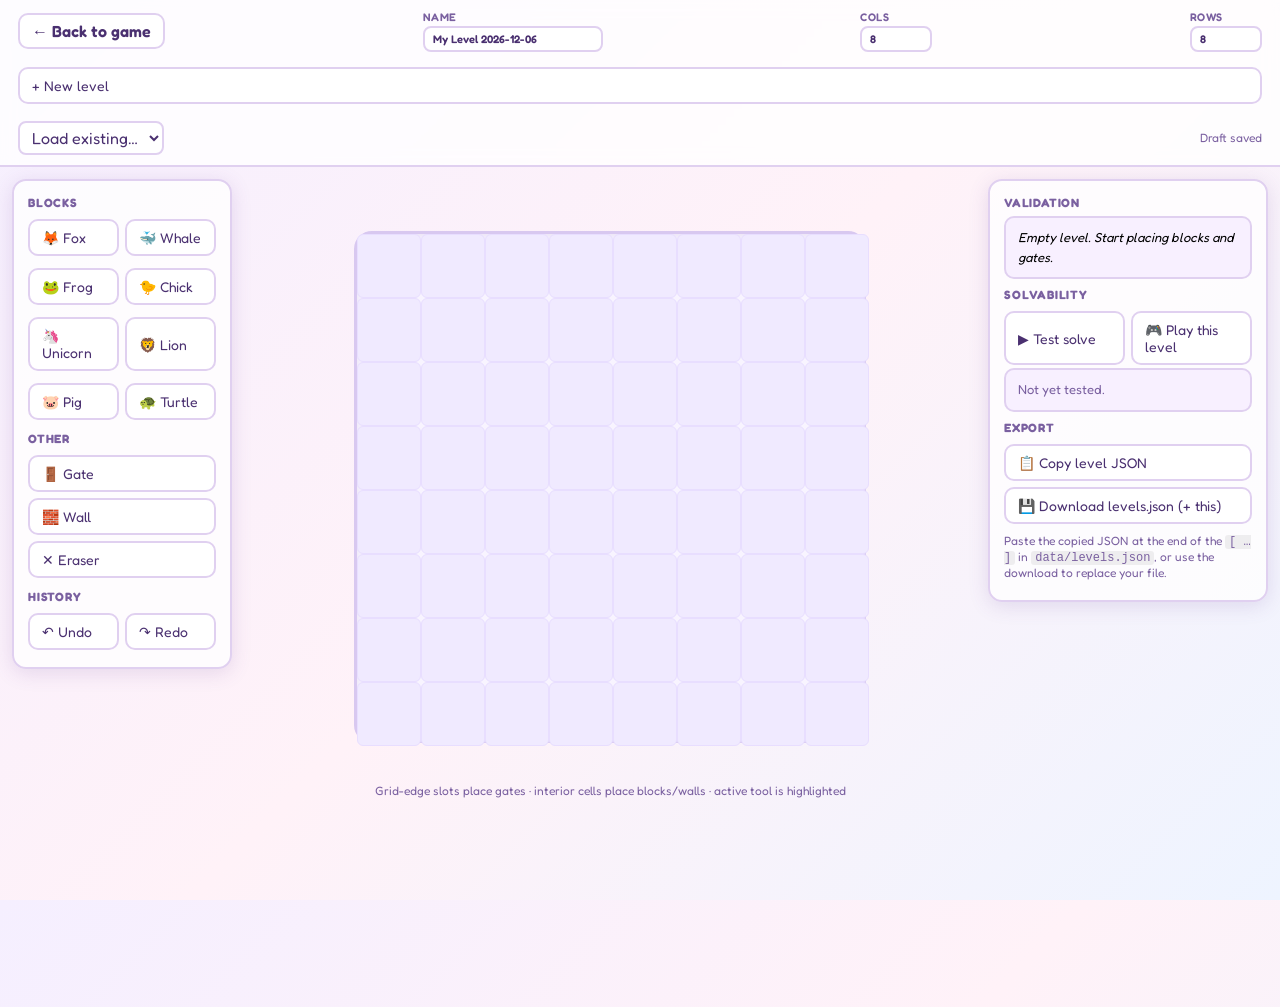
==== editor.html @ 3a0f7376 "Fix gate overlaps on 5 levels + add validator and level editor" ====
<!DOCTYPE html>
<html lang="en">
<head>
<meta charset="UTF-8">
<meta name="viewport" content="width=1100">
<title>Animal Escape — Level Editor</title>
<link rel="preconnect" href="https://fonts.googleapis.com">
<link rel="stylesheet" href="css/style.css">
<link rel="stylesheet" href="css/editor.css">
</head>
<body class="editor">

<header id="topBar">
  <a id="backLink" href="index.html">← Back to game</a>
  <label class="field">Name
    <input id="levelLabel" type="text" value="My Level" maxlength="28">
  </label>
  <label class="field">Cols
    <input id="cols" type="number" min="4" max="12" value="8">
  </label>
  <label class="field">Rows
    <input id="rows" type="number" min="4" max="12" value="8">
  </label>
  <button id="newLevel" class="primary">+ New level</button>
  <select id="loadLevel">
    <option value="">Load existing…</option>
  </select>
  <span id="autosaveIndicator" class="muted">Draft saved</span>
</header>

<div id="workbench">

  <!-- Left: tools -->
  <aside id="leftPanel">
    <h3>Blocks</h3>
    <div id="colorPalette" class="toolGroup"></div>
    <div id="blockOptions" class="toolOptions" hidden>
      <label>Direction
        <select id="blockDir">
          <option value="free">Free (any)</option>
          <option value="h">Horizontal only</option>
          <option value="v">Vertical only</option>
        </select>
      </label>
      <p class="hint">Click cells to build the block. Same-color cells merge. Click an existing cell to remove it.</p>
      <button id="finishBlock" class="primary">✓ Finish block</button>
      <button id="cancelBlock">Cancel</button>
    </div>

    <h3>Other</h3>
    <button class="tool" data-tool="gate">🚪 Gate</button>
    <div id="gateOptions" class="toolOptions" hidden>
      <label>Color
        <select id="gateColor"></select>
      </label>
      <label>Size
        <select id="gateSize">
          <option value="1">1 cell</option>
          <option value="2">2 cells</option>
          <option value="3">3 cells</option>
        </select>
      </label>
      <p class="hint">Click on an outside-edge slot to place.</p>
    </div>

    <button class="tool" data-tool="wall">🧱 Wall</button>
    <button class="tool" data-tool="eraser">✕ Eraser</button>

    <h3>History</h3>
    <div class="row">
      <button id="undoBtn" title="Cmd/Ctrl + Z">↶ Undo</button>
      <button id="redoBtn" title="Cmd/Ctrl + Shift + Z">↷ Redo</button>
    </div>
  </aside>

  <!-- Center: board -->
  <main id="editorStage">
    <div id="editorWrap">
      <div id="editorBoard"></div>
    </div>
    <p class="legend muted">Grid-edge slots place gates · interior cells place blocks/walls · active tool is highlighted</p>
  </main>

  <!-- Right: validation / actions -->
  <aside id="rightPanel">
    <h3>Validation</h3>
    <div id="validation" class="panel">Loading…</div>

    <h3>Solvability</h3>
    <div class="row">
      <button id="checkSolvable">▶ Test solve</button>
      <button id="testPlay">🎮 Play this level</button>
    </div>
    <div id="solveResult" class="panel muted">Not yet tested.</div>

    <h3>Export</h3>
    <button id="copyJson" class="primary full">📋 Copy level JSON</button>
    <button id="downloadAll" class="full">💾 Download levels.json (+ this)</button>
    <p class="hint">Paste the copied JSON at the end of the <code>[ … ]</code> in <code>data/levels.json</code>, or use the download to replace your file.</p>
  </aside>

</div>

<!-- Toast notifications -->
<div id="editorToast"></div>

<script type="module" src="js/editor/main.js"></script>
</body>
</html>
---- css/style.css ----
@import url('https://fonts.googleapis.com/css2?family=Fredoka:wght@400;500;600;700&display=swap');

* { box-sizing: border-box; margin: 0; padding: 0; touch-action: manipulation; }

:root {
  --bg1: #f0e6ff;
  --bg2: #ffe6f0;
  --bg3: #e6f0ff;
  --panel: #ffffffcc;
  --panel-border: #e0d0f0;
  --text: #4a3070;
  --text-light: #7a60a0;
  --accent: #ff6b9d;
  --accent2: #ffd93d;
  --accent3: #6bcb77;
  --shadow: 0 4px 20px rgba(100, 60, 150, 0.15);
}

body {
  background: linear-gradient(135deg, var(--bg1) 0%, var(--bg2) 50%, var(--bg3) 100%);
  font-family: 'Fredoka', -apple-system, BlinkMacSystemFont, sans-serif;
  height: 100dvh;
  display: flex;
  flex-direction: column;
  align-items: center;
  justify-content: center;
  overflow: hidden;
  user-select: none;
  -webkit-user-select: none;
  -webkit-tap-highlight-color: transparent;
  position: relative;
}

/* ── Background bubbles ───────────────────────────────────────── */
.bubble {
  position: fixed;
  border-radius: 50%;
  opacity: 0.25;
  pointer-events: none;
  z-index: 0;
  animation: floatBubble linear infinite;
}
@keyframes floatBubble {
  0%   { transform: translateY(100vh) scale(0.5) rotate(0deg); }
  100% { transform: translateY(-20vh) scale(1.2) rotate(360deg); }
}

/* ── Top bar ─────────────────────────────────────────────────── */
#topBar {
  display: flex;
  align-items: center;
  justify-content: space-between;
  width: 100%;
  max-width: 520px;
  padding: 6px 14px;
  z-index: 10;
  position: relative;
}
#ll { font-size: 22px; font-weight: 700; color: var(--text); text-shadow: 0 1px 0 #fff; letter-spacing: 0.5px; }
#starBar { display: flex; gap: 3px; font-size: 20px; }
#moveCount { font-size: 15px; color: var(--text-light); font-weight: 500; }

#soundBtn {
  background: var(--panel);
  border: 2px solid var(--panel-border);
  border-radius: 50%;
  width: 42px;
  height: 42px;
  font-size: 20px;
  cursor: pointer;
  display: flex;
  align-items: center;
  justify-content: center;
  box-shadow: var(--shadow);
  transition: transform 0.15s;
}
#soundBtn:active { transform: scale(0.9); }

/* ── Game container ──────────────────────────────────────────── */
#gc {
  position: relative;
  display: flex;
  flex-direction: column;
  align-items: center;
  gap: 10px;
  padding: 8px;
  width: 100%;
  max-width: 520px;
  z-index: 10;
}
#bw { position: relative; overflow: visible; filter: drop-shadow(0 6px 24px rgba(100, 50, 150, 0.2)); }
#board {
  display: grid;
  background: #f8f4ff;
  border-radius: 18px;
  border: 3px solid #d8c8f0;
  position: relative;
  box-shadow: inset 0 2px 8px rgba(100, 60, 150, 0.1);
}
.cell {
  background: #f0eaff;
  border: 1px solid #e8deff;
  border-radius: 6px;
  transition: background 0.2s;
}

/* ── Blocks ─────────────────────────────────────────────────── */
.bg {
  position: absolute;
  pointer-events: all;
  cursor: grab;
  z-index: 10;
  transition: filter 0.15s;
  will-change: transform;
  animation: idleBob 3.2s ease-in-out infinite;
}
.bg:hover { filter: brightness(1.08); }
.bg.sel {
  z-index: 20;
  cursor: grabbing;
  animation: idleBob 3.2s ease-in-out infinite, selectPulse 1.2s ease-in-out infinite;
}
.bg.drag {
  z-index: 30;
  cursor: grabbing;
  animation: none;
  filter: brightness(1.1) drop-shadow(0 6px 14px rgba(100, 50, 150, 0.35));
}
.bg.exiting {
  z-index: 40;
  pointer-events: none;
  animation: none;
  transition: transform 0.42s cubic-bezier(0.4, 0.0, 0.6, 1), opacity 0.42s ease, filter 0.42s ease;
}

@keyframes idleBob {
  0%, 100% { transform: translateY(0) rotate(0deg); }
  50%      { transform: translateY(-1.5px) rotate(0.6deg); }
}
@keyframes selectPulse {
  0%, 100% { filter: brightness(1.05) drop-shadow(0 0 6px rgba(255, 255, 255, 0.5)); }
  50%      { filter: brightness(1.18) drop-shadow(0 0 14px rgba(255, 255, 255, 0.85)); }
}

.da { position: absolute; pointer-events: none; z-index: 11; }
.da svg { width: 100%; height: 100%; }

/* ── Gates ──────────────────────────────────────────────────── */
.gate {
  position: absolute;
  z-index: 5;
  display: flex;
  align-items: center;
  justify-content: center;
  font-size: 18px;
  opacity: 0.95;
  font-weight: 700;
  border-radius: 12px !important;
  animation: gateGlow 2s ease-in-out infinite alternate;
  overflow: hidden;
}
.gate::before {
  content: '';
  position: absolute;
  inset: 4px;
  border-radius: 8px;
  border: 2px dashed rgba(255, 255, 255, 0.55);
  pointer-events: none;
}
@keyframes gateGlow {
  0%   { filter: brightness(1) saturate(1); }
  100% { filter: brightness(1.18) saturate(1.1); }
}

/* ── Controls ───────────────────────────────────────────────── */
#ctrl { display: flex; gap: 14px; align-items: center; z-index: 10; }
.btn {
  background: var(--panel);
  border: 2.5px solid var(--panel-border);
  color: var(--text);
  font-size: 26px;
  width: 58px;
  height: 58px;
  border-radius: 18px;
  cursor: pointer;
  display: flex;
  align-items: center;
  justify-content: center;
  box-shadow: var(--shadow);
  transition: transform 0.12s, box-shadow 0.12s;
  font-family: inherit;
}
.btn:active { transform: scale(0.9); box-shadow: 0 2px 8px rgba(100, 60, 150, 0.1); }
#hb { background: linear-gradient(135deg, #fff8e1, #fff3cd); border-color: #ffd93d; }

/* ── Hint finger ────────────────────────────────────────────── */
#hf {
  position: fixed;
  font-size: 50px;
  pointer-events: none;
  z-index: 200;
  display: none;
  filter: drop-shadow(0 3px 8px rgba(0, 0, 0, 0.3));
}
#hf::before {
  content: '';
  position: absolute;
  inset: -18px;
  background: radial-gradient(circle, rgba(255, 107, 157, 0.45), rgba(255, 107, 157, 0));
  border-radius: 50%;
  animation: hintHalo 1.1s ease-in-out infinite;
  z-index: -1;
}
@keyframes hintHalo {
  0%, 100% { transform: scale(0.7); opacity: 0.6; }
  50%      { transform: scale(1.2); opacity: 1; }
}

/* ── Win overlay ────────────────────────────────────────────── */
#ov {
  position: fixed;
  inset: 0;
  background: rgba(100, 50, 150, 0.4);
  backdrop-filter: blur(8px);
  -webkit-backdrop-filter: blur(8px);
  display: none;
  align-items: center;
  justify-content: center;
  z-index: 300;
  flex-direction: column;
}
#ov.show { display: flex; }
#ob {
  background: linear-gradient(135deg, #fff, #f8f0ff);
  border: 3px solid var(--accent);
  border-radius: 28px;
  padding: 32px 42px;
  text-align: center;
  display: flex;
  flex-direction: column;
  align-items: center;
  gap: 14px;
  box-shadow: 0 12px 40px rgba(255, 107, 157, 0.3);
  animation: winPop 0.5s cubic-bezier(0.34, 1.56, 0.64, 1);
}
@keyframes winPop {
  0% { transform: scale(0); opacity: 0; }
  100% { transform: scale(1); opacity: 1; }
}
#oe { font-size: 72px; animation: bounce 0.6s ease infinite alternate; }
@keyframes bounce {
  from { transform: translateY(0); }
  to   { transform: translateY(-14px); }
}
#ot { font-size: 30px; font-weight: 700; color: var(--text); }
#winStars { font-size: 36px; letter-spacing: 4px; }
#winMsg { font-size: 17px; color: var(--text-light); font-weight: 500; max-width: 240px; }
#obtn {
  background: linear-gradient(135deg, var(--accent), #ff4081);
  color: white;
  font-size: 19px;
  font-weight: 700;
  padding: 14px 36px;
  border: none;
  border-radius: 50px;
  cursor: pointer;
  box-shadow: 0 6px 18px rgba(255, 107, 157, 0.4);
  transition: transform 0.12s;
  font-family: inherit;
}
#obtn:active { transform: scale(0.95); }

/* ── Fireworks & particles ──────────────────────────────────── */
#fw {
  position: fixed;
  inset: 0;
  pointer-events: none;
  z-index: 250;
  overflow: hidden;
}
.sp {
  position: absolute;
  border-radius: 50%;
  animation: sf linear forwards;
}
@keyframes sf {
  0%   { opacity: 1; transform: translate(0, 0) scale(1); }
  100% { opacity: 0; transform: translate(var(--tx), var(--ty)) scale(0.2); }
}
.exitBurst {
  position: absolute;
  border-radius: 50%;
  pointer-events: none;
  animation: exitBurst 0.55s ease-out forwards;
}
@keyframes exitBurst {
  0%   { opacity: 1; transform: translate(0, 0) scale(1); }
  100% { opacity: 0; transform: translate(var(--bx), var(--by)) scale(0.3); }
}
.an {
  position: fixed;
  font-size: 80px;
  animation: ap 2.2s ease forwards;
  pointer-events: none;
  z-index: 260;
  filter: drop-shadow(0 4px 12px rgba(0, 0, 0, 0.2));
}
@keyframes ap {
  0%   { transform: scale(0) rotate(-20deg); opacity: 0; }
  30%  { transform: scale(1.2) rotate(5deg); opacity: 1; }
  60%  { transform: scale(1) rotate(0); opacity: 1; }
  100% { transform: scale(1.1) rotate(-5deg) translateY(-30px); opacity: 0; }
}

/* ── Toast ──────────────────────────────────────────────────── */
#toast {
  position: fixed;
  top: 18%;
  left: 50%;
  transform: translateX(-50%) translateY(-20px);
  background: linear-gradient(135deg, #fff, #fff8e1);
  border: 2px solid var(--accent2);
  border-radius: 20px;
  padding: 10px 22px;
  font-size: 18px;
  font-weight: 600;
  color: var(--text);
  box-shadow: 0 6px 20px rgba(255, 217, 61, 0.3);
  opacity: 0;
  pointer-events: none;
  z-index: 280;
  transition: opacity 0.3s, transform 0.3s;
  white-space: nowrap;
}
#toast.show {
  opacity: 1;
  transform: translateX(-50%) translateY(0);
}

/* ── Level select ───────────────────────────────────────────── */
#ls {
  position: fixed;
  inset: 0;
  background: rgba(100, 50, 150, 0.4);
  backdrop-filter: blur(8px);
  -webkit-backdrop-filter: blur(8px);
  display: none;
  align-items: flex-start;
  justify-content: center;
  z-index: 400;
  overflow-y: auto;
  padding: 20px 12px 30px;
}
#ls.show { display: flex; }
#lsb {
  width: 100%;
  max-width: 500px;
  background: linear-gradient(135deg, #fff, #f8f0ff);
  border-radius: 24px;
  padding: 24px;
  box-shadow: 0 12px 40px rgba(100, 50, 150, 0.2);
}
#lsh {
  display: flex;
  align-items: center;
  justify-content: space-between;
  margin-bottom: 16px;
}
#lsh h2 { color: var(--text); font-size: 22px; font-weight: 700; }
#lsx {
  background: var(--panel);
  border: 2px solid var(--panel-border);
  color: var(--text);
  font-size: 20px;
  width: 40px;
  height: 40px;
  border-radius: 50%;
  cursor: pointer;
  display: flex;
  align-items: center;
  justify-content: center;
  font-family: inherit;
}
#lgrid {
  display: grid;
  grid-template-columns: repeat(5, 1fr);
  gap: 10px;
}
.lv {
  aspect-ratio: 1;
  border-radius: 16px;
  display: flex;
  flex-direction: column;
  align-items: center;
  justify-content: center;
  cursor: pointer;
  font-weight: 700;
  font-size: 14px;
  transition: transform 0.12s;
  position: relative;
  border: 2.5px solid;
}
.lv:active { transform: scale(0.92); }
.lv.done { background: linear-gradient(135deg, #e8f5e9, #c8e6c9); border-color: var(--accent3); color: #2e7d32; }
.lv.open { background: linear-gradient(135deg, #fff, #f8f0ff); border-color: var(--accent); color: var(--text); }
.lv.lock { background: #f5f0ff; border-color: #e0d8f0; color: #c0b0d8; cursor: default; }
.lv.cur  { box-shadow: 0 0 0 3px var(--accent), 0 4px 12px rgba(255, 107, 157, 0.3) !important; }
.lv .ck     { position: absolute; top: 3px; right: 5px; font-size: 10px; }
.lv .lnum   { font-size: 16px; font-weight: 700; }
.lv .lstars { font-size: 9px; margin-top: 2px; }

/* ── Walls ──────────────────────────────────────────────────── */
.wall-cell {
  background:
    radial-gradient(circle at 30% 30%, #c8b8dc, transparent 40%),
    radial-gradient(circle at 70% 70%, #b8a0d0, transparent 45%),
    linear-gradient(135deg, #d8c8f0, #b8a0d0) !important;
  border-color: #a890c0 !important;
  position: relative;
  overflow: hidden;
  box-shadow:
    inset 0 1px 2px rgba(255, 255, 255, 0.4),
    inset 0 -1px 2px rgba(80, 50, 120, 0.25);
}
.wall-cell::before {
  content: '';
  position: absolute;
  inset: 0;
  background-image:
    linear-gradient(90deg, transparent 49%, rgba(100, 70, 140, 0.2) 49%, rgba(100, 70, 140, 0.2) 51%, transparent 51%),
    linear-gradient(0deg, transparent 49%, rgba(100, 70, 140, 0.18) 49%, rgba(100, 70, 140, 0.18) 51%, transparent 51%);
  background-size: 50% 50%;
  opacity: 0.4;
}

/* ── Tutorial ───────────────────────────────────────────────── */
#tutorial {
  position: fixed;
  inset: 0;
  background: rgba(100, 50, 150, 0.5);
  backdrop-filter: blur(10px);
  -webkit-backdrop-filter: blur(10px);
  display: none;
  align-items: center;
  justify-content: center;
  z-index: 500;
  flex-direction: column;
}
#tutorial.show { display: flex; }
#tutBox {
  background: linear-gradient(135deg, #fff, #f8f0ff);
  border-radius: 28px;
  padding: 30px;
  max-width: 360px;
  width: 90%;
  text-align: center;
  box-shadow: 0 12px 40px rgba(100, 50, 150, 0.25);
  animation: winPop 0.5s cubic-bezier(0.34, 1.56, 0.64, 1);
}
#tutBox h2 { font-size: 26px; color: var(--text); margin-bottom: 10px; }
#tutBox p { font-size: 16px; color: var(--text-light); line-height: 1.5; margin-bottom: 8px; }
.tutStep {
  display: flex;
  align-items: center;
  gap: 10px;
  padding: 8px 0;
  font-size: 15px;
  color: var(--text);
}
.tutStep .emoji { font-size: 28px; }
#tutBtn {
  background: linear-gradient(135deg, var(--accent3), #4caf50);
  color: white;
  font-size: 18px;
  font-weight: 700;
  padding: 13px 34px;
  border: none;
  border-radius: 50px;
  cursor: pointer;
  box-shadow: 0 6px 18px rgba(107, 203, 119, 0.4);
  margin-top: 14px;
  font-family: inherit;
  transition: transform 0.12s;
}
#tutBtn:active { transform: scale(0.95); }

/* Accessibility: respect reduced-motion preference */
@media (prefers-reduced-motion: reduce) {
  .bg, .bg.sel, .gate, #oe, #hf::before, .bubble {
    animation: none !important;
  }
}
---- css/editor.css ----
/* Editor layout — overrides/additions to style.css */
body.editor {
  display: block;
  height: 100dvh;
  overflow: hidden;
  background: linear-gradient(135deg, #f5efff 0%, #fff2f8 50%, #eef4ff 100%);
}

#topBar {
  display: flex;
  align-items: center;
  gap: 12px;
  padding: 10px 18px;
  background: #fffc;
  border-bottom: 2px solid var(--panel-border);
  backdrop-filter: blur(8px);
  max-width: none;
  flex-wrap: wrap;
}
#topBar a#backLink {
  color: var(--text);
  text-decoration: none;
  font-weight: 600;
  padding: 6px 12px;
  border-radius: 10px;
  background: #fff;
  border: 2px solid var(--panel-border);
}
#topBar a#backLink:hover { filter: brightness(1.05); }
#topBar .field {
  display: flex;
  flex-direction: column;
  font-size: 11px;
  color: var(--text-light);
  font-weight: 600;
  text-transform: uppercase;
  letter-spacing: 0.5px;
}
#topBar input, #topBar select {
  font: inherit;
  font-family: 'Fredoka', sans-serif;
  border: 2px solid var(--panel-border);
  border-radius: 8px;
  padding: 4px 8px;
  background: #fff;
  color: var(--text);
  margin-top: 2px;
}
#topBar #levelLabel { min-width: 180px; }
#topBar #cols, #topBar #rows { width: 72px; }
.muted { color: var(--text-light); font-size: 12px; }

#workbench {
  display: grid;
  grid-template-columns: 220px 1fr 280px;
  gap: 12px;
  padding: 12px;
  height: calc(100dvh - 60px);
  align-items: start;
}

#leftPanel, #rightPanel {
  background: #fffc;
  border: 2px solid var(--panel-border);
  border-radius: 14px;
  padding: 14px;
  overflow-y: auto;
  max-height: calc(100dvh - 90px);
  box-shadow: var(--shadow);
}
#leftPanel h3, #rightPanel h3 {
  font-size: 12px;
  color: var(--text-light);
  text-transform: uppercase;
  letter-spacing: 0.8px;
  margin: 8px 0 6px;
}
#leftPanel h3:first-child, #rightPanel h3:first-child { margin-top: 0; }

/* Buttons */
#workbench button, #topBar button {
  font: inherit;
  font-family: 'Fredoka', sans-serif;
  border: 2px solid var(--panel-border);
  background: #fff;
  color: var(--text);
  border-radius: 10px;
  padding: 8px 12px;
  cursor: pointer;
  transition: transform 0.12s, box-shadow 0.12s, filter 0.12s;
  font-size: 14px;
  margin: 3px 0;
  width: 100%;
  text-align: left;
}
#workbench button:hover, #topBar button:hover {
  filter: brightness(1.05);
}
#workbench button:active { transform: scale(0.97); }
button.primary {
  background: linear-gradient(135deg, var(--accent), #ff4081);
  color: #fff;
  border-color: #ff4081;
  font-weight: 700;
}
button.full { width: 100%; }
.row {
  display: flex;
  gap: 6px;
}
.row button { margin: 0; flex: 1; }

/* Tool palette */
.toolGroup {
  display: grid;
  grid-template-columns: 1fr 1fr;
  gap: 6px;
  margin-bottom: 8px;
}
.toolGroup button.colorTool {
  font-size: 14px;
  padding: 8px 6px;
  margin: 0;
  border-width: 3px;
}
.toolGroup button.colorTool.active,
.tool.active {
  border-color: var(--accent) !important;
  box-shadow: 0 0 0 2px var(--accent), 0 4px 12px rgba(255, 107, 157, 0.3);
  transform: scale(1.02);
}
button.colorTool[data-color="red"]    { background: #ff6b6b22; }
button.colorTool[data-color="blue"]   { background: #54a0ff22; }
button.colorTool[data-color="green"]  { background: #6bcb7722; }
button.colorTool[data-color="yellow"] { background: #ffd93d22; }
button.colorTool[data-color="purple"] { background: #a882dd22; }
button.colorTool[data-color="orange"] { background: #ff9f4322; }
button.colorTool[data-color="pink"]   { background: #ff6b9d22; }
button.colorTool[data-color="teal"]   { background: #48dbfb22; }

.tool {
  font-size: 14px;
  padding: 10px 12px;
  border-width: 2.5px;
  margin: 4px 0;
}

/* Tool option panels */
.toolOptions {
  background: #f8f0ff;
  border: 2px dashed var(--panel-border);
  border-radius: 10px;
  padding: 10px;
  margin: 4px 0;
  font-size: 13px;
}
.toolOptions label {
  display: block;
  margin-bottom: 6px;
  color: var(--text);
  font-weight: 600;
}
.toolOptions select {
  width: 100%;
  font: inherit;
  font-family: 'Fredoka', sans-serif;
  padding: 4px 8px;
  border: 2px solid var(--panel-border);
  border-radius: 6px;
  background: #fff;
  margin-top: 2px;
}
.toolOptions p.hint {
  color: var(--text-light);
  font-size: 12px;
  margin: 8px 0;
  line-height: 1.4;
}

/* Board stage */
#editorStage {
  display: flex;
  flex-direction: column;
  align-items: center;
  justify-content: flex-start;
  padding-top: 20px;
}
#editorWrap {
  position: relative;
  padding: 32px;
  /* generous padding so edge gate slots are visible */
}
#editorBoard {
  display: grid;
  background: #f8f4ff;
  border-radius: 18px;
  border: 3px solid #d8c8f0;
  position: relative;
  box-shadow: inset 0 2px 8px rgba(100, 60, 150, 0.1);
}
#editorBoard .cell {
  background: #f0eaff;
  border: 1px solid #e8deff;
  border-radius: 6px;
  cursor: pointer;
  transition: background 0.1s;
  position: relative;
}
#editorBoard .cell:hover {
  background: #e8dfff;
}
#editorBoard .cell.wall-cell {
  cursor: pointer;
}
#editorBoard .cell.pending {
  outline: 3px dashed var(--accent);
  outline-offset: -3px;
  background: #ffe0ee;
}
#editorBoard .edgeSlot {
  position: absolute;
  background: repeating-linear-gradient(45deg, #e8dff5, #e8dff5 4px, #d8c8f0 4px, #d8c8f0 8px);
  border: 2px dashed #a888c8;
  border-radius: 4px;
  cursor: pointer;
  opacity: 0.4;
  transition: opacity 0.12s;
}
#editorBoard .edgeSlot:hover { opacity: 1; }
#editorBoard .gate {
  cursor: pointer;
  pointer-events: auto;
}
#editorBoard .gate:hover { filter: brightness(1.1); }
#editorBoard .bg { cursor: pointer; animation: none; }
#editorBoard .bg:hover { filter: brightness(1.08); }
#editorBoard .bg.selected { outline: 3px solid var(--accent); outline-offset: 2px; border-radius: 12px; }
.legend { margin-top: 8px; }

/* Validation + solver panels */
.panel {
  background: #f8f0ff;
  border: 2px solid var(--panel-border);
  border-radius: 10px;
  padding: 10px 12px;
  font-size: 13px;
  line-height: 1.5;
  min-height: 44px;
}
.panel.ok {
  background: #e8f5e9;
  border-color: var(--accent3);
  color: #2e7d32;
}
.panel.warn {
  background: #fff3e0;
  border-color: #ffb74d;
  color: #e65100;
}
.panel ul {
  margin: 4px 0 0 18px;
  padding: 0;
}
.panel li { margin: 2px 0; }
.panel code {
  background: #fff;
  padding: 0 4px;
  border-radius: 3px;
  font-family: ui-monospace, SF Mono, Menlo, monospace;
  font-size: 12px;
}

code {
  background: rgba(0,0,0,0.06);
  padding: 0 4px;
  border-radius: 3px;
  font-family: ui-monospace, SF Mono, Menlo, monospace;
  font-size: 12px;
}

.hint {
  color: var(--text-light);
  font-size: 12px;
  margin: 6px 0;
}

/* Toast */
#editorToast {
  position: fixed;
  bottom: 24px;
  left: 50%;
  transform: translateX(-50%) translateY(20px);
  background: linear-gradient(135deg, #fff, #f8f0ff);
  border: 2px solid var(--accent);
  border-radius: 14px;
  padding: 12px 22px;
  font-size: 15px;
  font-weight: 600;
  color: var(--text);
  box-shadow: 0 8px 24px rgba(100, 60, 150, 0.2);
  opacity: 0;
  pointer-events: none;
  transition: opacity 0.25s, transform 0.25s;
  z-index: 100;
}
#editorToast.show {
  opacity: 1;
  transform: translateX(-50%) translateY(0);
}

/* Tablet-width fallback — editor isn't really mobile-friendly but don't break it */
@media (max-width: 900px) {
  #workbench {
    grid-template-columns: 1fr;
    grid-template-rows: auto 1fr auto;
  }
  #leftPanel, #rightPanel {
    max-height: none;
  }
}
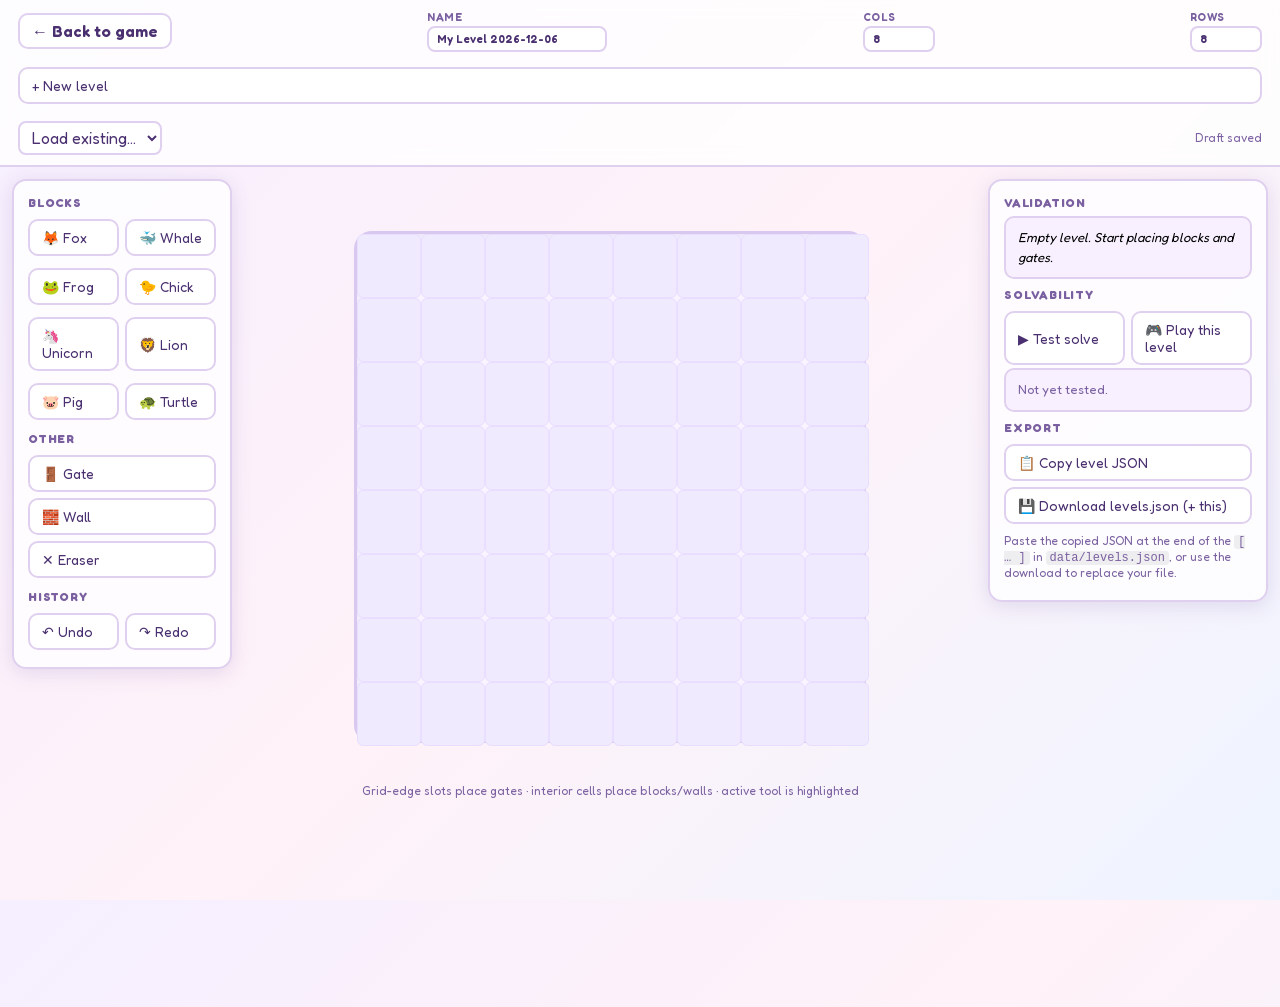
==== commit ac0da323: "Offline fonts, SW auto-update, fix 12 impossible levels, 6 shaped levels, reset button" ====
--- a/editor.html
+++ b/editor.html
@@ -4,7 +4,6 @@
 <meta charset="UTF-8">
 <meta name="viewport" content="width=1100">
 <title>Animal Escape — Level Editor</title>
-<link rel="preconnect" href="https://fonts.googleapis.com">
 <link rel="stylesheet" href="css/style.css">
 <link rel="stylesheet" href="css/editor.css">
 </head>
--- a/css/style.css
+++ b/css/style.css
@@ -1,4 +1,21 @@
-@import url('https://fonts.googleapis.com/css2?family=Fredoka:wght@400;500;600;700&display=swap');
+/* Fredoka (SIL Open Font License) — self-hosted so the game renders identically offline.
+   Variable font covering weights 300–700; two unicode subsets from Google Fonts v17. */
+@font-face {
+  font-family: 'Fredoka';
+  font-style: normal;
+  font-weight: 300 700;
+  font-display: swap;
+  src: url('../fonts/fredoka-latin.woff2') format('woff2');
+  unicode-range: U+0000-00FF, U+0131, U+0152-0153, U+02BB-02BC, U+02C6, U+02DA, U+02DC, U+0304, U+0308, U+0329, U+2000-206F, U+20AC, U+2122, U+2191, U+2193, U+2212, U+2215, U+FEFF, U+FFFD;
+}
+@font-face {
+  font-family: 'Fredoka';
+  font-style: normal;
+  font-weight: 300 700;
+  font-display: swap;
+  src: url('../fonts/fredoka-latin-ext.woff2') format('woff2');
+  unicode-range: U+0100-02BA, U+02BD-02C5, U+02C7-02CC, U+02CE-02D7, U+02DD-02FF, U+0304, U+0308, U+0329, U+1D00-1DBF, U+1E00-1E9F, U+1EF2-1EFF, U+2020, U+20A0-20AB, U+20AD-20C0, U+2113, U+2C60-2C7F, U+A720-A7FF;
+}
 
 * { box-sizing: border-box; margin: 0; padding: 0; touch-action: manipulation; }
 
@@ -386,6 +403,27 @@
   grid-template-columns: repeat(5, 1fr);
   gap: 10px;
 }
+#lsf {
+  display: flex;
+  justify-content: center;
+  margin-top: 18px;
+  padding-top: 14px;
+  border-top: 2px dashed var(--panel-border);
+}
+#resetAllBtn {
+  background: var(--panel);
+  border: 2px solid var(--panel-border);
+  color: var(--text-light);
+  font-size: 14px;
+  font-weight: 600;
+  padding: 9px 18px;
+  border-radius: 50px;
+  cursor: pointer;
+  font-family: inherit;
+  transition: transform 0.12s, color 0.12s, border-color 0.12s;
+}
+#resetAllBtn:hover { color: var(--accent); border-color: var(--accent); }
+#resetAllBtn:active { transform: scale(0.95); }
 .lv {
   aspect-ratio: 1;
   border-radius: 16px;
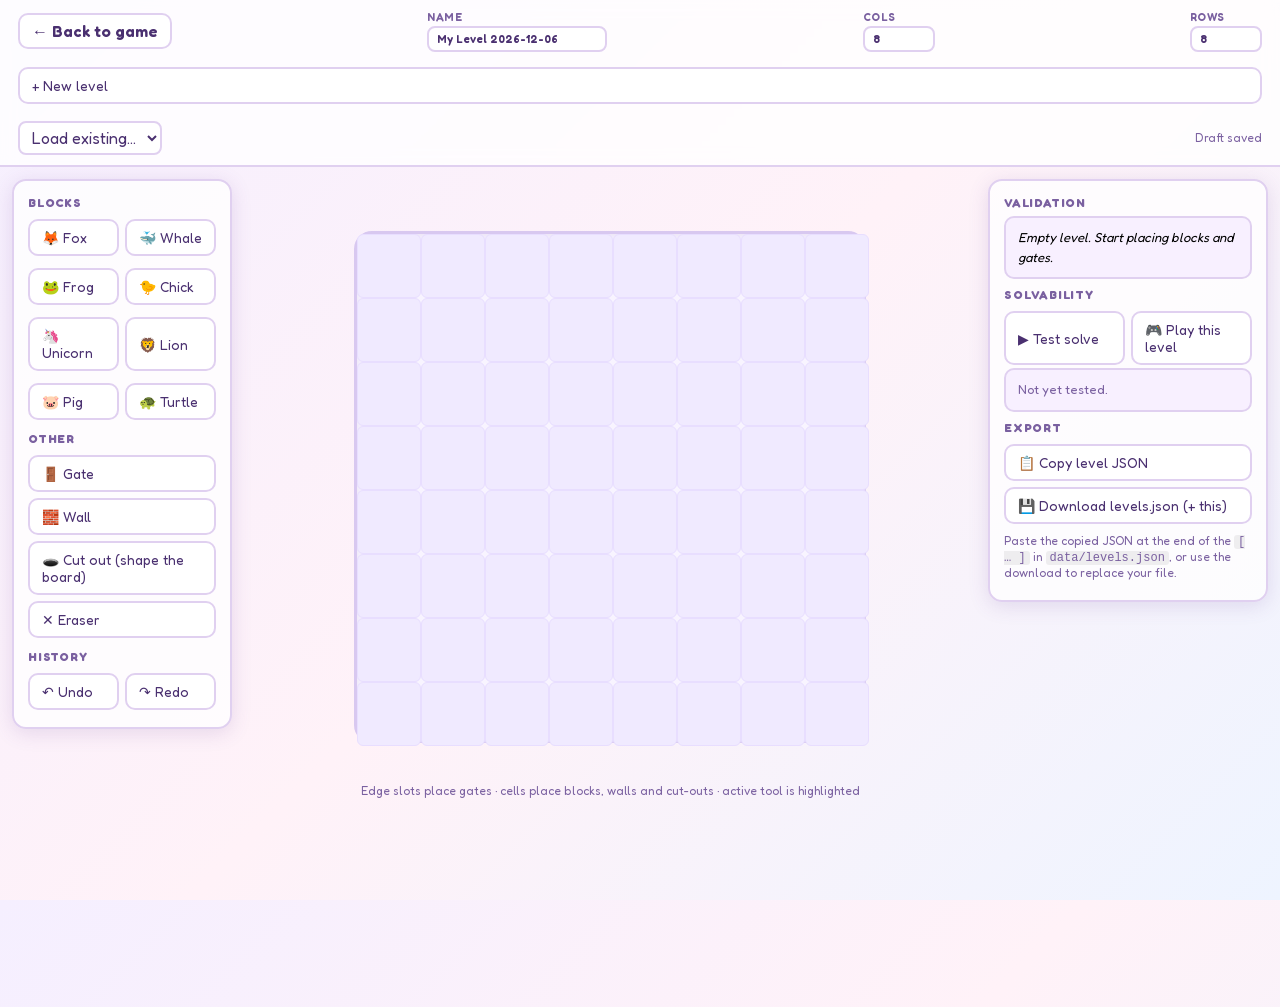
==== commit a41f86dc: "Shaped boards, varied pieces and doors, frozen animals, keys and padlocks Levels 11-60 are regenerat" ====
--- a/editor.html
+++ b/editor.html
@@ -41,6 +41,16 @@
           <option value="v">Vertical only</option>
         </select>
       </label>
+      <label>Frozen
+        <select id="blockIce">
+          <option value="0">No</option>
+          <option value="1">❄ until 1 animal is home</option>
+          <option value="2">❄❄ until 2 are home</option>
+          <option value="3">❄❄❄ until 3 are home</option>
+        </select>
+      </label>
+      <label class="check"><input id="blockKey" type="checkbox"> 🔑 Carries the key</label>
+      <label class="check"><input id="blockLock" type="checkbox"> 🔒 Padlocked (opens when the key is home)</label>
       <p class="hint">Click cells to build the block. Same-color cells merge. Click an existing cell to remove it.</p>
       <button id="finishBlock" class="primary">✓ Finish block</button>
       <button id="cancelBlock">Cancel</button>
@@ -59,10 +69,12 @@
           <option value="3">3 cells</option>
         </select>
       </label>
+      <label class="check"><input id="gateLock" type="checkbox"> 🔒 Padlocked</label>
       <p class="hint">Click on an outside-edge slot to place.</p>
     </div>
 
     <button class="tool" data-tool="wall">🧱 Wall</button>
+    <button class="tool" data-tool="hole">🕳️ Cut out (shape the board)</button>
     <button class="tool" data-tool="eraser">✕ Eraser</button>
 
     <h3>History</h3>
@@ -77,7 +89,7 @@
     <div id="editorWrap">
       <div id="editorBoard"></div>
     </div>
-    <p class="legend muted">Grid-edge slots place gates · interior cells place blocks/walls · active tool is highlighted</p>
+    <p class="legend muted">Edge slots place gates · cells place blocks, walls and cut-outs · active tool is highlighted</p>
   </main>
 
   <!-- Right: validation / actions -->
--- a/css/style.css
+++ b/css/style.css
@@ -105,6 +105,8 @@
   max-width: 520px;
   z-index: 10;
 }
+/* The board is a drag surface: stop iOS treating a drag as a pan/zoom and cancelling it. */
+#bw, #bw * { touch-action: none; }
 #bw { position: relative; overflow: visible; filter: drop-shadow(0 6px 24px rgba(100, 50, 150, 0.2)); }
 #board {
   display: grid;
@@ -143,11 +145,19 @@
   animation: none;
   filter: brightness(1.1) drop-shadow(0 6px 14px rgba(100, 50, 150, 0.35));
 }
+/* Bumped into something while dragging: wiggle the art (the block itself carries the drag transform). */
+.bg.bump > svg, .bg.bump > .da, .bg.bump > .face { animation: bumpWobble 0.24s ease-in-out; }
+@keyframes bumpWobble {
+  0%, 100% { transform: rotate(0deg); }
+  25%      { transform: rotate(-4deg); }
+  75%      { transform: rotate(4deg); }
+}
 .bg.exiting {
   z-index: 40;
   pointer-events: none;
   animation: none;
-  transition: transform 0.42s cubic-bezier(0.4, 0.0, 0.6, 1), opacity 0.42s ease, filter 0.42s ease;
+  /* ease-in on opacity keeps the happy face visible for most of the exit */
+  transition: transform 0.42s cubic-bezier(0.4, 0.0, 0.6, 1), opacity 0.42s ease-in, filter 0.42s ease-in;
 }
 
 @keyframes idleBob {
@@ -160,7 +170,25 @@
 }
 
 .da { position: absolute; pointer-events: none; z-index: 11; }
-.da svg { width: 100%; height: 100%; }
+.da svg { width: 100%; height: 100%; display: block; }
+
+/* ── Animal heads (drawn by js/critters.js) ─────────────────── */
+.face { position: absolute; pointer-events: none; z-index: 12; }
+.face .critter { display: block; width: 100%; height: 100%; overflow: visible; }
+.critter { overflow: visible; }
+/* Blink: the lid (same colour as the face) drops over the eye for a moment.
+   Each head gets its own --blink delay so the board doesn't blink in unison. */
+.critter .lid {
+  transform-box: fill-box;
+  transform-origin: 50% 0;
+  transform: scaleY(0);
+  animation: critterBlink 4.6s ease-in-out infinite;
+  animation-delay: var(--blink, 0s);
+}
+@keyframes critterBlink {
+  0%, 93%, 100% { transform: scaleY(0); }
+  95.5%, 97.5%  { transform: scaleY(1); }
+}
 
 /* ── Gates ──────────────────────────────────────────────────── */
 .gate {
@@ -422,6 +450,20 @@
   font-family: inherit;
   transition: transform 0.12s, color 0.12s, border-color 0.12s;
 }
+/* Press-and-hold to reset: a fill sweeps across while held (see main.js). */
+#resetAllBtn { position: relative; overflow: hidden; isolation: isolate; touch-action: none; -webkit-touch-callout: none; }
+#resetAllBtn::before {
+  content: '';
+  position: absolute;
+  inset: 0;
+  z-index: -1;
+  background: var(--accent);
+  opacity: 0.3;
+  transform: scaleX(0);
+  transform-origin: left center;
+  transition: transform 0.2s ease-out;
+}
+#resetAllBtn.holding::before { transform: scaleX(1); transition: transform 2s linear; }
 #resetAllBtn:hover { color: var(--accent); border-color: var(--accent); }
 #resetAllBtn:active { transform: scale(0.95); }
 .lv {
@@ -471,6 +513,93 @@
   opacity: 0.4;
 }
 
+/* ── Shaped boards ──────────────────────────────────────────── */
+/* A board with holes drops the rectangular frame; an SVG outline traced
+   around its cells (render.js boardShapeSVG) draws the shape instead. */
+#board.shaped {
+  background: transparent;
+  border-color: transparent;
+  box-shadow: none;
+}
+.board-shape {
+  /* First child of the board and no z-index: the (positioned) cells after it paint on top. */
+  position: absolute;
+  left: -3px;
+  top: -3px;
+  pointer-events: none;
+  overflow: visible;
+}
+#board.shaped .cell { position: relative; }
+.hole-cell { visibility: hidden; }
+
+/* ── Frozen animals ─────────────────────────────────────────── */
+.ice { position: absolute; left: 0; top: 0; pointer-events: none; z-index: 13; }
+.ice svg { display: block; }
+.ice.melting { animation: iceMelt 0.62s ease-in forwards; }
+@keyframes iceMelt {
+  0%   { opacity: 1; transform: scale(1); filter: blur(0); }
+  30%  { opacity: 1; transform: scale(1.04); }
+  100% { opacity: 0; transform: scale(1.12); filter: blur(3px); }
+}
+.pips {
+  position: absolute;
+  display: flex;
+  gap: 1px;
+  transform: translateX(-50%);
+  pointer-events: none;
+  z-index: 14;
+}
+.pip { width: var(--ps); height: var(--ps); }
+.pip svg { display: block; width: 100%; height: 100%; }
+.pip.gone { animation: pipPop 0.45s ease-out forwards; }
+@keyframes pipPop {
+  0%   { transform: scale(1); opacity: 1; }
+  40%  { transform: scale(1.45) rotate(30deg); opacity: 1; }
+  100% { transform: scale(0.2) rotate(60deg); opacity: 0; width: 0; }
+}
+.pips.melting { animation: iceMelt 0.62s ease-in forwards; }
+.pips.pulse .pip:not(.gone) { animation: pipPulse 0.35s ease-in-out 2; }
+@keyframes pipPulse {
+  0%, 100% { transform: scale(1); }
+  50%      { transform: scale(1.35); }
+}
+
+/* ── Keys and padlocks ──────────────────────────────────────── */
+.badge { position: absolute; pointer-events: none; z-index: 15; }
+.badge svg { display: block; width: 100%; height: 100%; overflow: visible; }
+.gate-lock { z-index: 6; }
+.block-key { animation: keyBob 2.4s ease-in-out infinite; transform-origin: 50% 50%; }
+@keyframes keyBob {
+  0%, 100% { transform: rotate(-6deg); }
+  50%      { transform: rotate(6deg) translateY(-1px); }
+}
+.block-key.glint { animation: keyGlint 0.55s ease-in-out 2; }
+@keyframes keyGlint {
+  0%, 100% { transform: scale(1); filter: brightness(1); }
+  50%      { transform: scale(1.4) rotate(-10deg); filter: brightness(1.3) drop-shadow(0 0 6px #fff3a0); }
+}
+.badge.pulse { animation: pipPulse 0.35s ease-in-out 2; }
+.badge.opening { animation: lockOpen 0.9s ease-out forwards; }
+@keyframes lockOpen {
+  0%   { transform: scale(1); opacity: 1; }
+  25%  { transform: scale(1.3) rotate(-8deg); opacity: 1; }
+  60%  { transform: scale(1.2) translateY(-6px); opacity: 1; }
+  100% { transform: scale(0.6) translateY(-18px); opacity: 0; }
+}
+/* Padlocked animals and doors look a little sleepy until the key is home. */
+.bg.locked > svg, .bg.locked > .face { filter: saturate(0.55) brightness(0.97); transition: filter 0.4s; }
+.gate { transition: filter 0.4s; }
+.gate.locked { filter: saturate(0.45) brightness(0.95); }
+/* Pressed while it can't move yet: a shiver of the art (the block itself carries the drag transform). */
+.bg.shiver > svg, .bg.shiver > .da, .bg.shiver > .face, .bg.shiver > .ice, .bg.shiver > .badge {
+  animation: shiver 0.5s ease-in-out;
+}
+@keyframes shiver {
+  0%, 100% { transform: translateX(0); }
+  15%, 55% { transform: translateX(-2.5px); }
+  35%, 75% { transform: translateX(2.5px); }
+}
+
 /* ── Tutorial ───────────────────────────────────────────────── */
 #tutorial {
   position: fixed;
@@ -506,6 +635,9 @@
   color: var(--text);
 }
 .tutStep .emoji { font-size: 28px; }
+#tutBox h2 .critter { width: 40px; height: 40px; vertical-align: -10px; margin-right: 2px; }
+.tutCritters { display: flex; justify-content: center; flex-wrap: wrap; gap: 2px; margin: 4px 0 10px; }
+.tutCritters .critter { width: 32px; height: 32px; }
 #tutBtn {
   background: linear-gradient(135deg, var(--accent3), #4caf50);
   color: white;
@@ -524,7 +656,8 @@
 
 /* Accessibility: respect reduced-motion preference */
 @media (prefers-reduced-motion: reduce) {
-  .bg, .bg.sel, .gate, #oe, #hf::before, .bubble {
+  .bg, .bg.sel, .gate, #oe, #hf::before, .bubble, .bg.bump > svg, .bg.bump > .da, .bg.bump > .face, .critter .lid,
+  .block-key, .bg.shiver > *, .pips.pulse .pip, .badge.pulse, .block-key.glint {
     animation: none !important;
   }
 }
--- a/css/editor.css
+++ b/css/editor.css
@@ -212,6 +212,17 @@
 #editorBoard .cell.wall-cell {
   cursor: pointer;
 }
+/* Shaped boards: the outline comes from the game's board-shape SVG; cut-out
+   cells stay visible as dashed ghosts so they can be clicked back in. */
+#editorBoard.shaped { background: transparent; border-color: transparent; box-shadow: none; }
+#editorBoard .cell.hole-cell {
+  visibility: visible;
+  background: transparent;
+  border: 1px dashed #d4c4ea;
+}
+#editorBoard .cell.hole-cell:hover { background: rgba(232, 223, 255, 0.5); }
+.toolOptions label.check { display: flex; align-items: center; gap: 6px; font-weight: 600; }
+.toolOptions label.check input { width: auto; margin: 0; }
 #editorBoard .cell.pending {
   outline: 3px dashed var(--accent);
   outline-offset: -3px;
